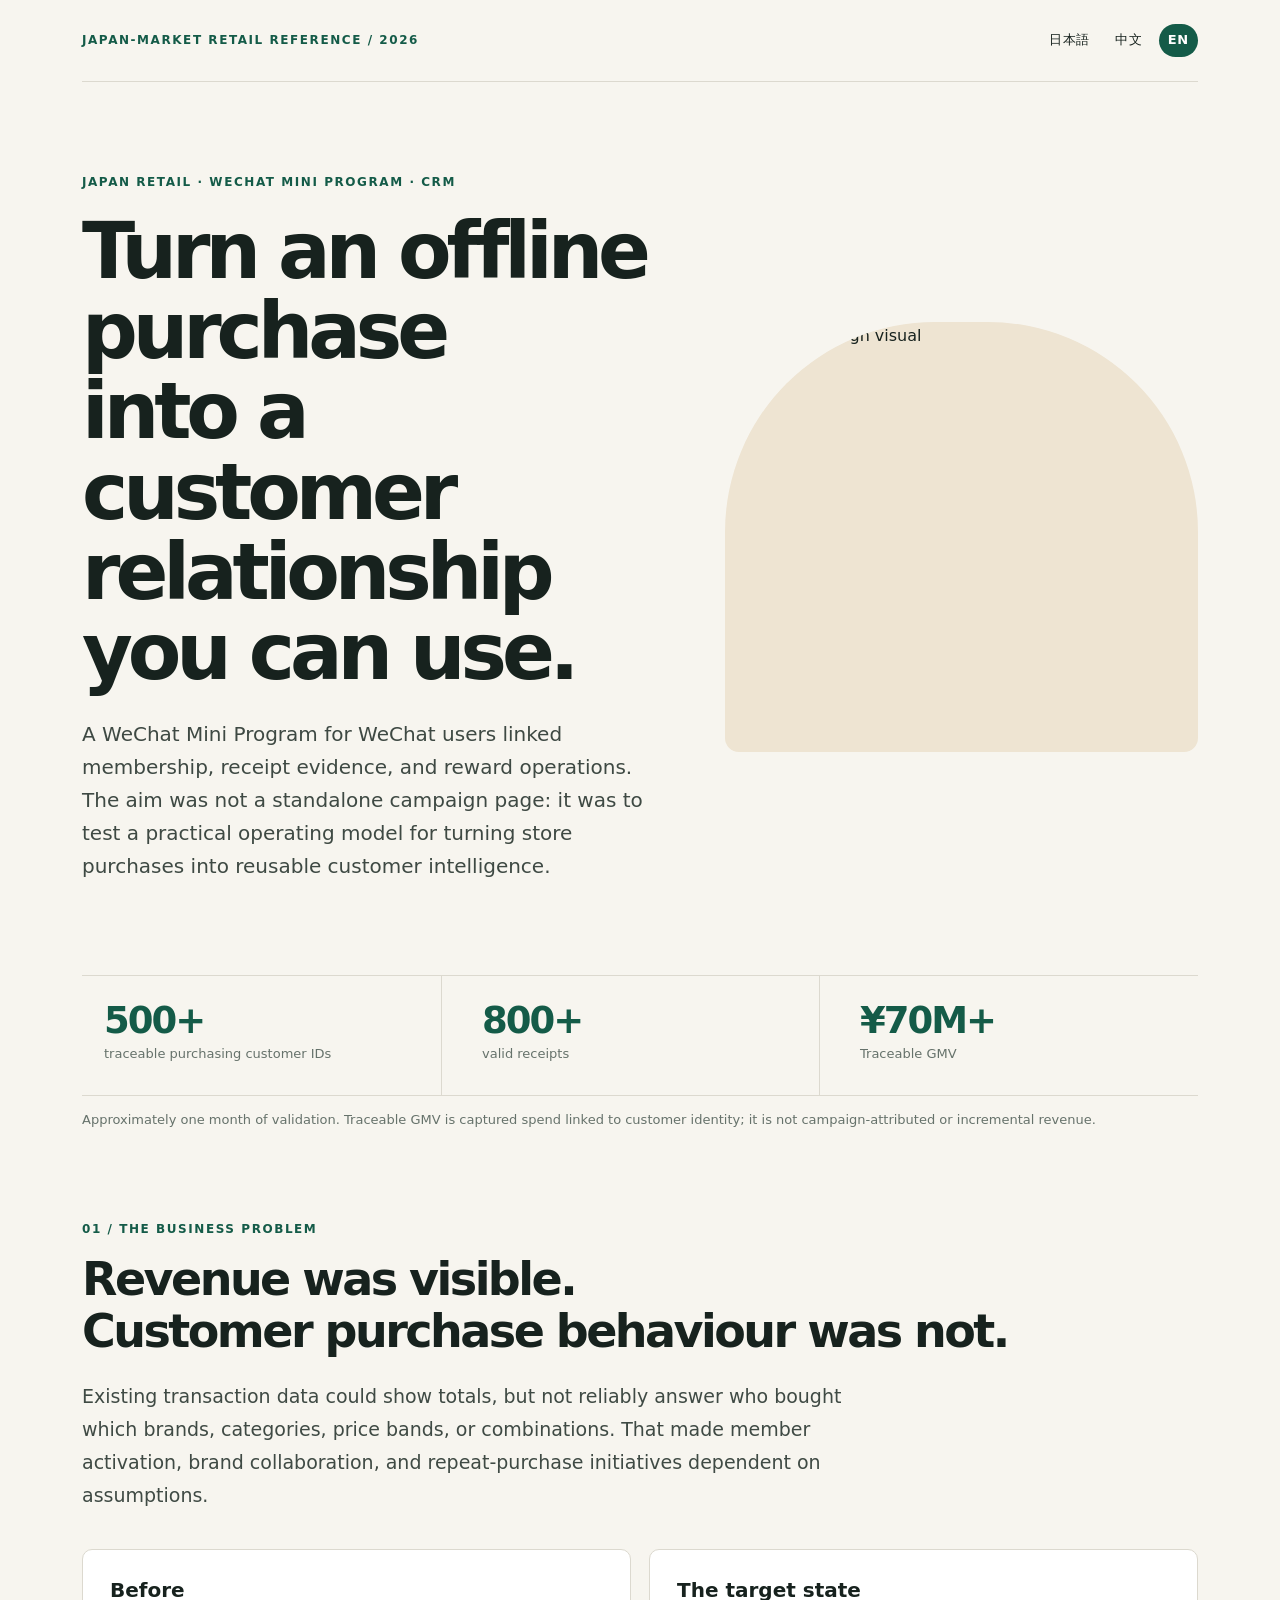
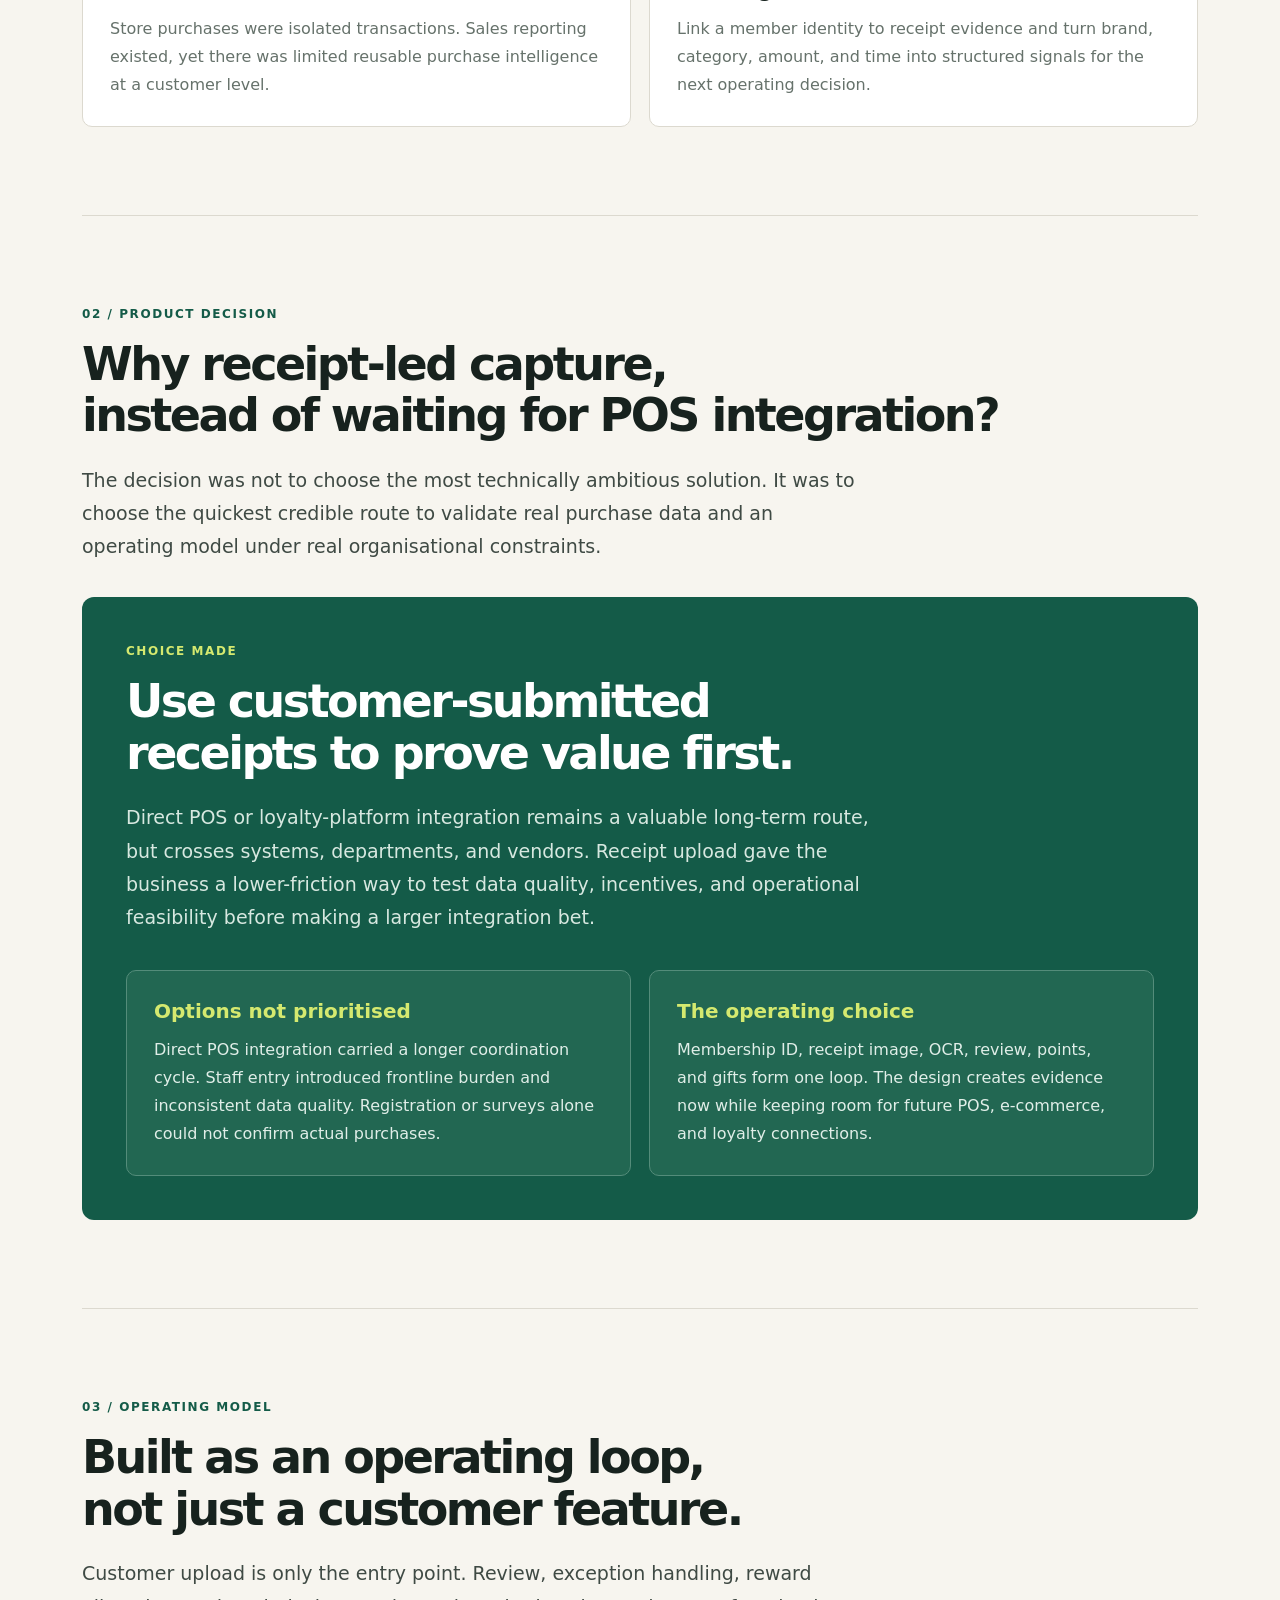
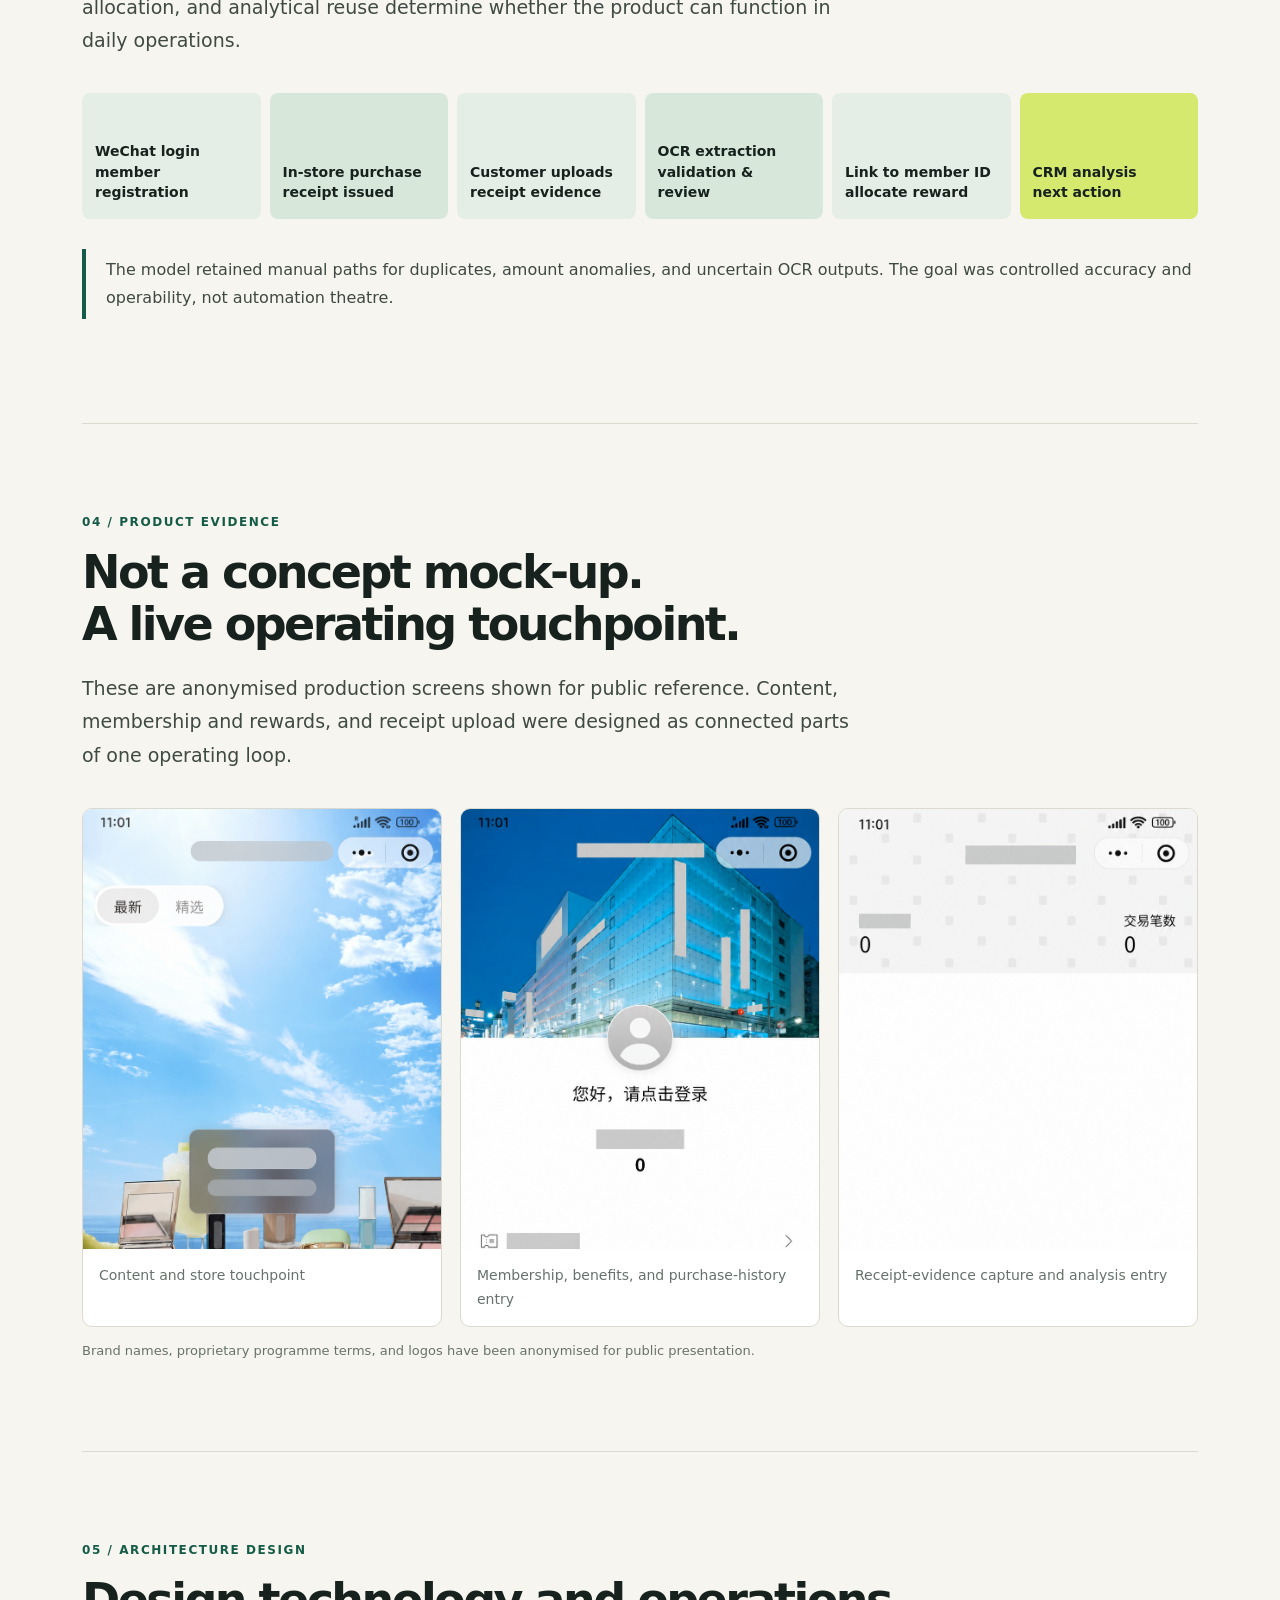
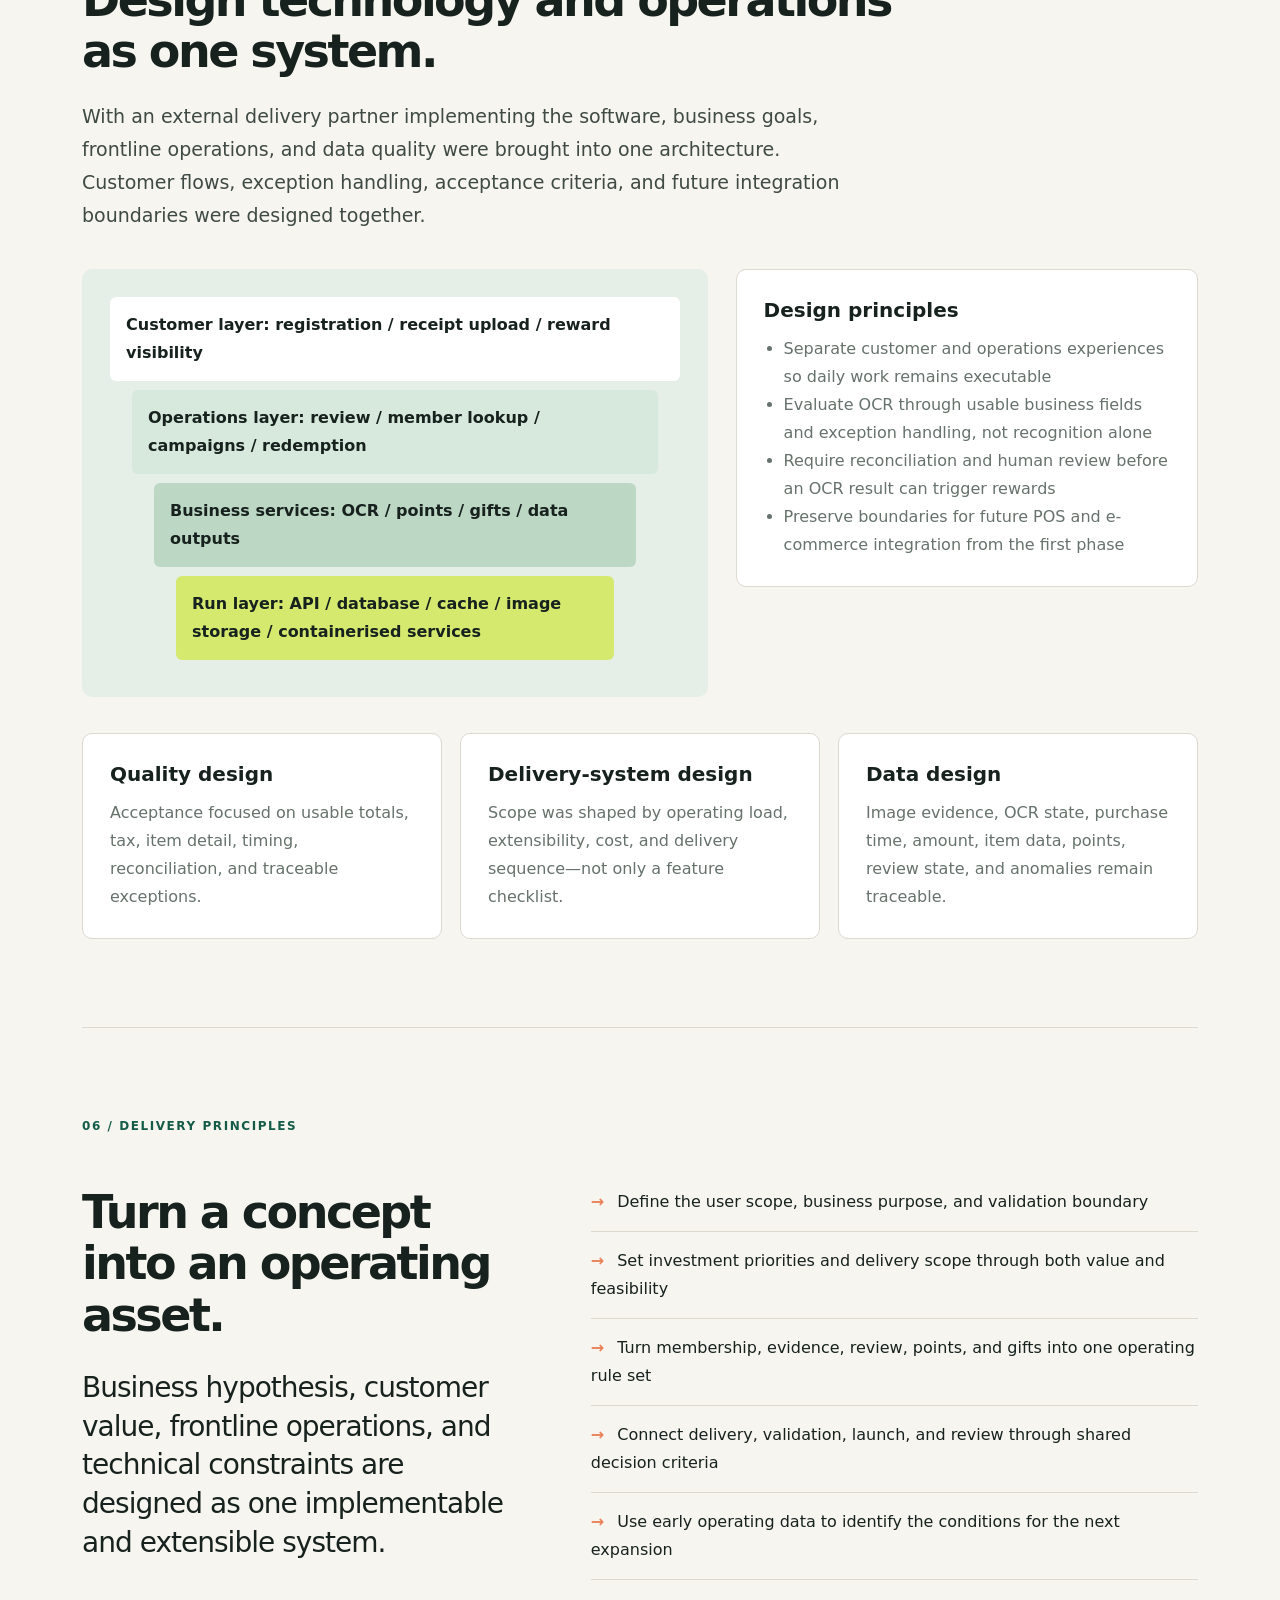
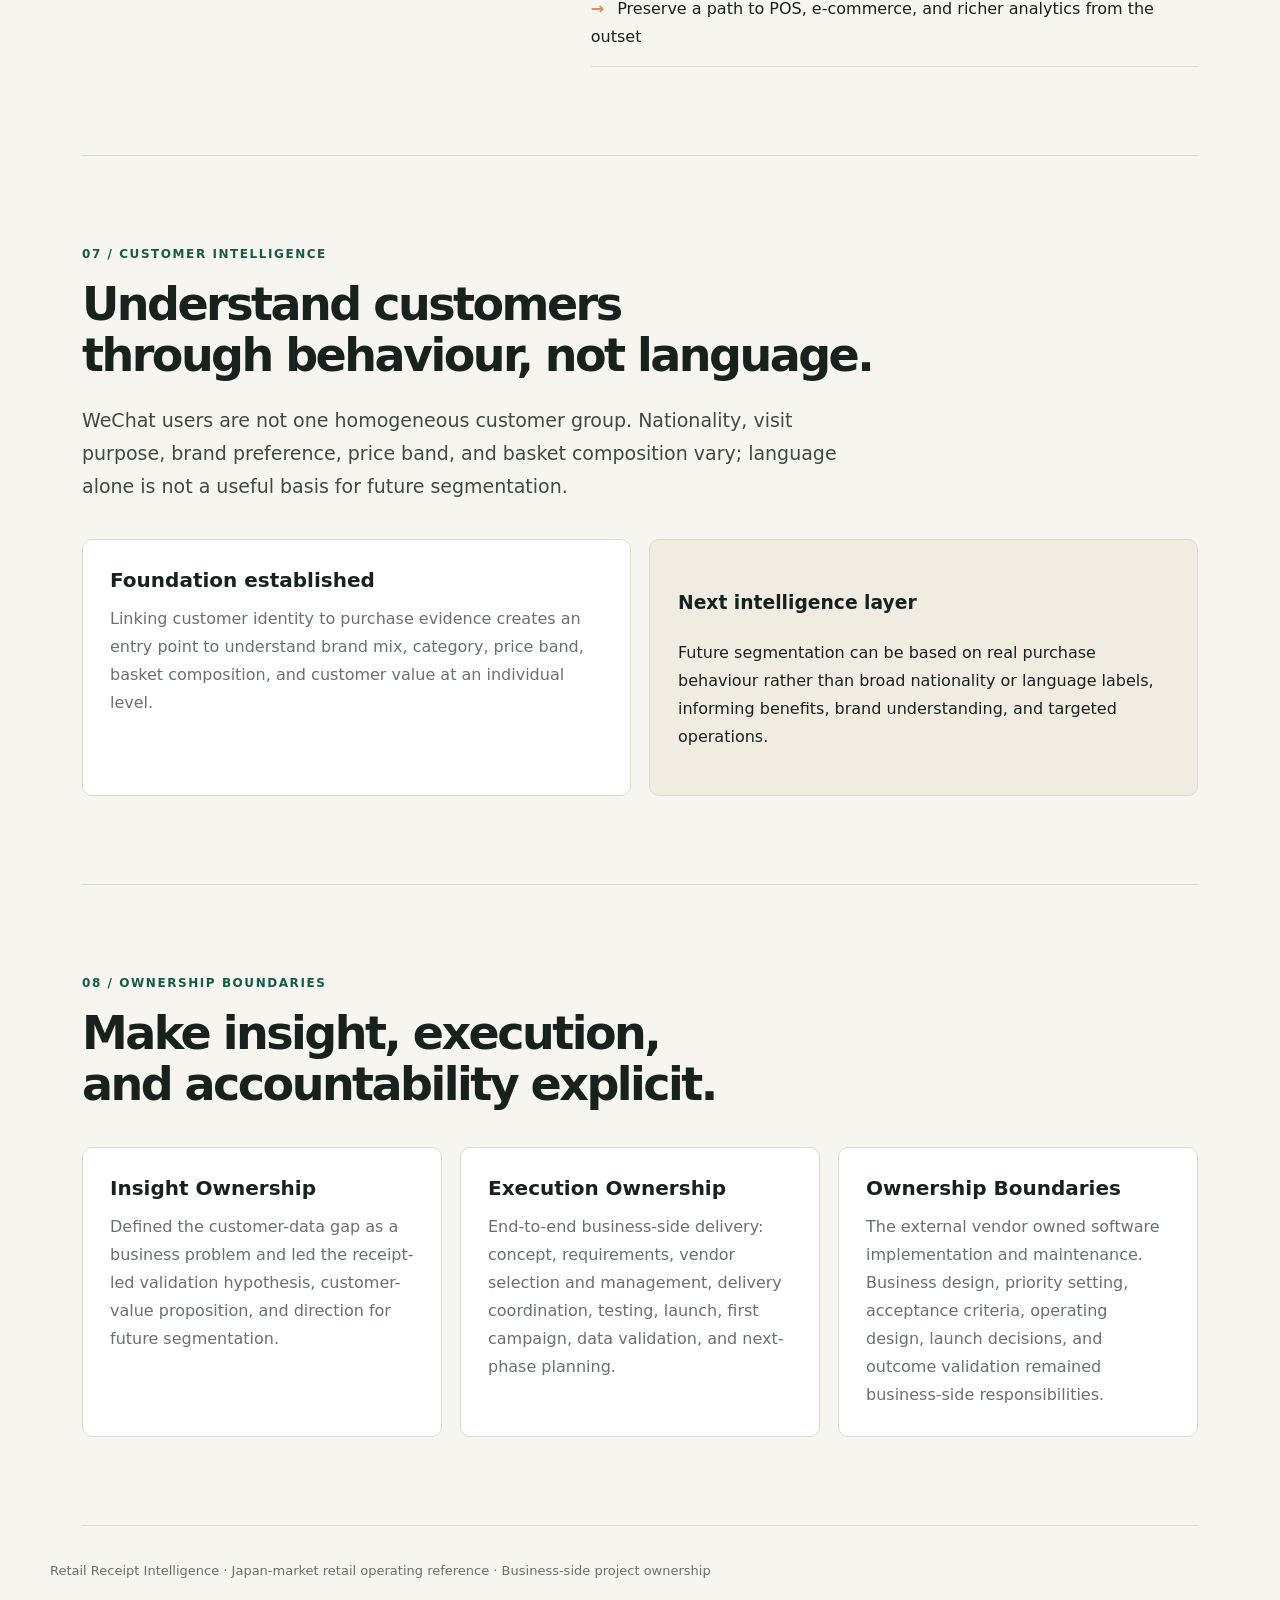
==== en.html @ d5bc0cc7 "Add files via upload   japan-wechat-retail-crm 20261016" ====
<!doctype html>
<html lang="en">
<head>
<meta charset="utf-8">
<meta name="viewport" content="width=device-width,initial-scale=1">
<meta name="description" content="A business-side case study on receipt-led customer intelligence for Japan retail.">
<title>Japan Retail CRM — WeChat Receipt Intelligence | Case Study</title>
<style>*{box-sizing:border-box}body{margin:0;background:#f7f5ef;color:#17221e;font:16px/1.75 system-ui,sans-serif}.shell{max-width:1180px;margin:auto;padding:0 32px}.top{display:flex;justify-content:space-between;align-items:center;padding:24px 0;border-bottom:1px solid #dcd9cf}.language{display:flex;gap:7px}.language a,.language b{padding:5px 9px;text-decoration:none;border-radius:99px}.language b{background:#145b48;color:#fff}.kicker{color:#145b48;font-size:12px;font-weight:800;letter-spacing:.13em}.hero{display:grid;grid-template-columns:1.1fr .9fr;gap:64px;align-items:center;padding:90px 0 72px}.hero h1{font-size:clamp(45px,6.2vw,78px);line-height:1.03;margin:18px 0 25px}.hero p,.lead{font-size:19px;color:#3e4943}.hero-art{height:430px;border-radius:210px 210px 14px 14px;overflow:hidden}.hero-art img{width:100%;height:100%;object-fit:cover}.facts,.grid2,.grid3{display:grid;gap:18px}.facts{grid-template-columns:repeat(3,1fr);border-block:1px solid #dcd9cf}.fact{padding:26px 22px;border-right:1px solid #dcd9cf}.fact strong{display:block;font-size:37px;color:#145b48}.metric-note{color:#66726b;font-size:13px}.section{padding:88px 0;border-bottom:1px solid #dcd9cf}.section h2{font-size:clamp(31px,4vw,46px);line-height:1.12;margin:14px 0 22px}.grid2{grid-template-columns:repeat(2,1fr);margin-top:36px}.grid3{grid-template-columns:repeat(3,1fr);margin-top:36px}.card,.future{padding:27px;background:#fff;border:1px solid #dcd9cf;border-radius:10px}.dark{margin-top:34px;padding:44px;background:#145b48;color:#fff;border-radius:12px}.dark .lead,.dark .card p{color:#d7e8e0}.dark .card{background:#226752;border-color:#548c7a}.flow{display:grid;grid-template-columns:repeat(6,1fr);gap:9px;margin-top:36px}.node{min-height:126px;padding:17px 13px;border-radius:8px;background:#e5ede7;display:flex;align-items:flex-end;font-weight:700}.architecture,.role{display:grid;grid-template-columns:1.15fr .85fr;gap:28px;margin-top:36px}.diagram{padding:28px;background:#e6eee8;border-radius:10px}.layer{padding:14px 16px;margin-bottom:9px;background:#fff;border-radius:6px;font-weight:700}.role{grid-template-columns:.85fr 1.15fr}.checklist li{padding:15px 0;border-bottom:1px solid #dcd9cf}.footer{padding:34px 0 55px;color:#66726b;font-size:13px}@media(max-width:760px){.shell{padding:0 20px}.hero,.architecture,.role,.grid2,.grid3,.facts{grid-template-columns:1fr;gap:30px}.hero{padding:56px 0}.hero-art{height:310px}.fact{border-right:0;border-bottom:1px solid #dcd9cf}.flow{grid-template-columns:repeat(2,1fr)}.section{padding:62px 0}.dark{padding:28px}}</style>
<link rel="stylesheet" href="assets/case-study.css">
</head>
<body>
<main class="shell">
<header class="top">
<span class="kicker">Japan-market retail reference / 2026</span>
<nav class="language" aria-label="Language">
<a href="index.html">日本語</a>
<a href="zh.html">中文</a>
<b>EN</b>
</nav>
</header>
<section class="hero">
<div>
<div class="kicker">Japan retail · WeChat mini program · CRM</div>
<h1>Turn an offline purchase<br>into a customer<br>relationship you can use.</h1>
<p>A WeChat Mini Program for WeChat users linked membership, receipt evidence, and reward operations. The aim was not a standalone campaign page: it was to test a practical operating model for turning store purchases into reusable customer intelligence.</p>
</div>
<div class="hero-art">
<img src="assets/retail-campaign.jpg" alt="Retail campaign visual">
</div>
</section>
<section class="facts">
<div class="fact">
<strong>500+</strong>
<span>traceable purchasing customer IDs</span>
</div>
<div class="fact">
<strong>800+</strong>
<span>valid receipts</span>
</div>
<div class="fact">
<strong>¥70M+</strong>
<span>Traceable GMV</span>
</div>
</section>
<p class="metric-note">Approximately one month of validation. Traceable GMV is captured spend linked to customer identity; it is not campaign-attributed or incremental revenue.</p>
<section class="section">
<div class="kicker">01 / The business problem</div>
<h2>Revenue was visible.<br>Customer purchase behaviour was not.</h2>
<p class="lead">Existing transaction data could show totals, but not reliably answer who bought which brands, categories, price bands, or combinations. That made member activation, brand collaboration, and repeat-purchase initiatives dependent on assumptions.</p>
<div class="grid2">
<article class="card">
<h3>Before</h3>
<p>Store purchases were isolated transactions. Sales reporting existed, yet there was limited reusable purchase intelligence at a customer level.</p>
</article>
<article class="card">
<h3>The target state</h3>
<p>Link a member identity to receipt evidence and turn brand, category, amount, and time into structured signals for the next operating decision.</p>
</article>
</div>
</section>
<section class="section">
<div class="kicker">02 / Product decision</div>
<h2>Why receipt-led capture,<br>instead of waiting for POS integration?</h2>
<p class="lead">The decision was not to choose the most technically ambitious solution. It was to choose the quickest credible route to validate real purchase data and an operating model under real organisational constraints.</p>
<div class="dark">
<div class="kicker">Choice made</div>
<h2>Use customer-submitted receipts to prove value first.</h2>
<p class="lead">Direct POS or loyalty-platform integration remains a valuable long-term route, but crosses systems, departments, and vendors. Receipt upload gave the business a lower-friction way to test data quality, incentives, and operational feasibility before making a larger integration bet.</p>
<div class="grid2">
<article class="card">
<h3>Options not prioritised</h3>
<p>Direct POS integration carried a longer coordination cycle. Staff entry introduced frontline burden and inconsistent data quality. Registration or surveys alone could not confirm actual purchases.</p>
</article>
<article class="card">
<h3>The operating choice</h3>
<p>Membership ID, receipt image, OCR, review, points, and gifts form one loop. The design creates evidence now while keeping room for future POS, e-commerce, and loyalty connections.</p>
</article>
</div>
</div>
</section>
<section class="section">
<div class="kicker">03 / Operating model</div>
<h2>Built as an operating loop,<br>not just a customer feature.</h2>
<p class="lead">Customer upload is only the entry point. Review, exception handling, reward allocation, and analytical reuse determine whether the product can function in daily operations.</p>
<div class="flow">
<div class="node">WeChat login<br>member registration</div>
<div class="node">In-store purchase<br>receipt issued</div>
<div class="node">Customer uploads<br>receipt evidence</div>
<div class="node">OCR extraction<br>validation & review</div>
<div class="node">Link to member ID<br>allocate reward</div>
<div class="node">CRM analysis<br>next action</div>
</div>
<p class="callout">The model retained manual paths for duplicates, amount anomalies, and uncertain OCR outputs. The goal was controlled accuracy and operability, not automation theatre.</p>
</section>
<section class="section">
<div class="kicker">04 / Product evidence</div>
<h2>Not a concept mock-up.<br>A live operating touchpoint.</h2>
<p class="lead">These are anonymised production screens shown for public reference. Content, membership and rewards, and receipt upload were designed as connected parts of one operating loop.</p>
<div class="screenshots">
<figure><img src="assets/app-home-anonymized.png" alt="Anonymised Mini Program home screen"><figcaption>Content and store touchpoint</figcaption></figure>
<figure><img src="assets/app-profile-anonymized.png" alt="Anonymised Mini Program membership screen"><figcaption>Membership, benefits, and purchase-history entry</figcaption></figure>
<figure><img src="assets/app-receipt-upload-anonymized.png" alt="Anonymised Mini Program receipt upload screen"><figcaption>Receipt-evidence capture and analysis entry</figcaption></figure>
</div>
<p class="metric-note">Brand names, proprietary programme terms, and logos have been anonymised for public presentation.</p>
</section>
<section class="section">
<div class="kicker">05 / Architecture design</div>
<h2>Design technology and operations<br>as one system.</h2>
<p class="lead">With an external delivery partner implementing the software, business goals, frontline operations, and data quality were brought into one architecture. Customer flows, exception handling, acceptance criteria, and future integration boundaries were designed together.</p>
<div class="architecture">
<div class="diagram">
<div class="layer">Customer layer: registration / receipt upload / reward visibility</div>
<div class="layer">Operations layer: review / member lookup / campaigns / redemption</div>
<div class="layer">Business services: OCR / points / gifts / data outputs</div>
<div class="layer">Run layer: API / database / cache / image storage / containerised services</div>
</div>
<div class="card">
<h3>Design principles</h3>
<ul>
<li>Separate customer and operations experiences so daily work remains executable</li>
<li>Evaluate OCR through usable business fields and exception handling, not recognition alone</li>
<li>Require reconciliation and human review before an OCR result can trigger rewards</li>
<li>Preserve boundaries for future POS and e-commerce integration from the first phase</li>
</ul>
</div>
</div>
<div class="grid3">
<article class="card">
<h3>Quality design</h3>
<p>Acceptance focused on usable totals, tax, item detail, timing, reconciliation, and traceable exceptions.</p>
</article>
<article class="card">
<h3>Delivery-system design</h3>
<p>Scope was shaped by operating load, extensibility, cost, and delivery sequence—not only a feature checklist.</p>
</article>
<article class="card">
<h3>Data design</h3>
<p>Image evidence, OCR state, purchase time, amount, item data, points, review state, and anomalies remain traceable.</p>
</article>
</div>
</section>
<section class="section">
<div class="kicker">06 / Delivery principles</div>
<div class="role">
<div>
<h2>Turn a concept<br>into an operating asset.</h2>
<p class="quote">Business hypothesis, customer value, frontline operations, and technical constraints are designed as one implementable and extensible system.</p>
</div>
<ul class="checklist">
<li>Define the user scope, business purpose, and validation boundary</li>
<li>Set investment priorities and delivery scope through both value and feasibility</li>
<li>Turn membership, evidence, review, points, and gifts into one operating rule set</li>
<li>Connect delivery, validation, launch, and review through shared decision criteria</li>
<li>Use early operating data to identify the conditions for the next expansion</li>
<li>Preserve a path to POS, e-commerce, and richer analytics from the outset</li>
</ul>
</div>
</section>
<section class="section">
<div class="kicker">07 / Customer intelligence</div>
<h2>Understand customers<br>through behaviour, not language.</h2>
<p class="lead">WeChat users are not one homogeneous customer group. Nationality, visit purpose, brand preference, price band, and basket composition vary; language alone is not a useful basis for future segmentation.</p>
<div class="grid2">
<article class="card">
<h3>Foundation established</h3>
<p>Linking customer identity to purchase evidence creates an entry point to understand brand mix, category, price band, basket composition, and customer value at an individual level.</p>
</article>
<article class="future">
<h3>Next intelligence layer</h3>
<p>Future segmentation can be based on real purchase behaviour rather than broad nationality or language labels, informing benefits, brand understanding, and targeted operations.</p>
</article>
</div>
</section>
<section class="section">
<div class="kicker">08 / Ownership boundaries</div>
<h2>Make insight, execution,<br>and accountability explicit.</h2>
<div class="grid3">
<article class="card"><h3>Insight Ownership</h3><p>Defined the customer-data gap as a business problem and led the receipt-led validation hypothesis, customer-value proposition, and direction for future segmentation.</p></article>
<article class="card"><h3>Execution Ownership</h3><p>End-to-end business-side delivery: concept, requirements, vendor selection and management, delivery coordination, testing, launch, first campaign, data validation, and next-phase planning.</p></article>
<article class="card"><h3>Ownership Boundaries</h3><p>The external vendor owned software implementation and maintenance. Business design, priority setting, acceptance criteria, operating design, launch decisions, and outcome validation remained business-side responsibilities.</p></article>
</div>
</section>
</main>
<footer class="shell footer">Retail Receipt Intelligence · Japan-market retail operating reference · Business-side project ownership</footer>
</body>
</html>
---- assets/case-study.css ----
:root{--ink:#17221e;--muted:#66726b;--paper:#f7f5ef;--white:#fff;--line:#dcd9cf;--green:#145b48;--deep:#103c31;--lime:#d5e96f;--sand:#eee4d2;--orange:#e98158}*{box-sizing:border-box}html{scroll-behavior:smooth}body{margin:0;background:var(--paper);color:var(--ink);font:16px/1.75 Inter,ui-sans-serif,system-ui,-apple-system,"Hiragino Sans","Yu Gothic","PingFang SC","Microsoft YaHei",sans-serif}a{color:inherit;text-underline-offset:3px}.shell{max-width:1180px;margin:auto;padding:0 32px}.top{display:flex;justify-content:space-between;align-items:center;padding:24px 0;border-bottom:1px solid var(--line);font-size:13px;letter-spacing:.06em}.language{display:flex;gap:7px;align-items:center}.language a,.language b{padding:5px 9px;text-decoration:none;border-radius:99px}.language b{background:var(--green);color:#fff}.kicker{color:var(--green);font-size:12px;font-weight:800;letter-spacing:.13em;text-transform:uppercase}.hero{display:grid;grid-template-columns:1.1fr .9fr;gap:64px;align-items:center;padding:90px 0 72px}.hero h1{font-size:clamp(45px,6.2vw,78px);letter-spacing:-.065em;line-height:1.03;margin:18px 0 25px}.hero p{max-width:680px;font-size:20px;line-height:1.65;color:#3e4943}.hero-art{height:430px;border-radius:210px 210px 14px 14px;overflow:hidden;background:var(--sand)}.hero-art img{height:100%;width:100%;object-fit:cover}.facts{display:grid;grid-template-columns:repeat(3,1fr);border-top:1px solid var(--line);border-bottom:1px solid var(--line)}.fact{padding:26px 22px 28px;border-right:1px solid var(--line)}.fact:last-child{border:0}.fact strong{display:block;font-size:37px;line-height:1;color:var(--green);letter-spacing:-.055em}.fact span{font-size:13px;color:var(--muted)}.metric-note{margin:13px 0 0;color:var(--muted);font-size:13px}.section{padding:88px 0;border-bottom:1px solid var(--line)}.section h2{font-size:clamp(31px,4vw,46px);line-height:1.12;letter-spacing:-.055em;margin:14px 0 22px}.lead{max-width:780px;font-size:19px;color:#3f4a44}.grid2,.grid3{display:grid;gap:18px;margin-top:36px}.grid2{grid-template-columns:repeat(2,1fr)}.grid3{grid-template-columns:repeat(3,1fr)}.card{background:var(--white);border:1px solid var(--line);border-radius:10px;padding:27px}.card h3{font-size:20px;line-height:1.3;margin:0 0 12px}.card p,.card li{margin:0;color:var(--muted)}.card ul{margin:0;padding-left:20px}.dark{margin-top:34px;padding:44px;background:var(--green);border-radius:12px;color:#fff}.dark .kicker{color:var(--lime)}.dark h2{max-width:780px}.dark .lead{color:#d7e8e0}.dark .card{background:#226752;border-color:#548c7a}.dark .card h3{color:var(--lime)}.dark .card p{color:#e0eee8}.flow{display:grid;grid-template-columns:repeat(6,1fr);gap:9px;margin-top:36px}.node{min-height:126px;padding:17px 13px;border-radius:8px;background:#e5ede7;display:flex;align-items:flex-end;font-size:14px;font-weight:760;line-height:1.45}.node:nth-child(2n){background:#d7e8db}.node:last-child{background:var(--lime)}.architecture{display:grid;grid-template-columns:1.15fr .85fr;gap:28px;align-items:start;margin-top:36px}.architecture .diagram{padding:28px;background:#e6eee8;border-radius:10px}.layer{padding:14px 16px;margin-bottom:9px;background:#fff;border-radius:6px;font-weight:700}.layer:nth-child(2){margin-inline:22px;background:#d7e9dc}.layer:nth-child(3){margin-inline:44px;background:#bdd7c5}.layer:nth-child(4){margin-inline:66px;background:var(--lime)}.role{display:grid;grid-template-columns:.85fr 1.15fr;gap:60px}.quote{font-size:28px;line-height:1.38;letter-spacing:-.035em}.checklist{margin:0;padding:0;list-style:none}.checklist li{padding:15px 0;border-bottom:1px solid var(--line)}.checklist li:before{content:"→";font-weight:800;color:var(--orange);margin-right:13px}.callout{margin-top:30px;border-left:4px solid var(--green);padding:7px 0 7px 20px;color:#3e4943}.future{background:#f0ece1;border-radius:10px;padding:28px}.footer{padding:34px 0 55px;font-size:13px;color:var(--muted)}@media(max-width:760px){.shell{padding:0 20px}.top{align-items:flex-start}.hero,.architecture,.role{grid-template-columns:1fr;gap:30px}.hero{padding:56px 0}.hero-art{height:310px}.facts,.grid2,.grid3{grid-template-columns:1fr}.fact{border-right:0;border-bottom:1px solid var(--line)}.fact:last-child{border-bottom:0}.flow{grid-template-columns:repeat(2,1fr)}.section{padding:62px 0}.dark{padding:28px}.layer:nth-child(n){margin-inline:0}.language{gap:1px}}
html[lang="ja"] body{font-family:"Hiragino Kaku Gothic ProN","Hiragino Sans","Yu Gothic",Meiryo,sans-serif;font-feature-settings:"palt" 1}html[lang="ja"] h1,html[lang="ja"] h2{font-weight:700;letter-spacing:-.045em}
html[lang="ja"] .hero h1{font-size:clamp(42px,4.9vw,68px);text-wrap:balance;word-break:normal}html[lang="zh-CN"] body{font-family:"Microsoft YaHei","微软雅黑","PingFang SC",Arial,sans-serif}html[lang="zh-CN"] .hero h1{font-size:clamp(42px,4.9vw,68px);font-weight:700;letter-spacing:-.045em;text-wrap:balance;word-break:normal}
.screenshots{display:grid;grid-template-columns:repeat(3,1fr);gap:18px;margin-top:36px}.screenshots figure{margin:0;background:#fff;border:1px solid var(--line);border-radius:10px;overflow:hidden}.screenshots img{display:block;width:100%;height:440px;object-fit:cover;object-position:top}.screenshots figcaption{padding:14px 16px;color:var(--muted);font-size:14px}@media(max-width:760px){.screenshots{grid-template-columns:1fr}.screenshots img{height:auto;max-height:620px;object-fit:contain;background:#f0eee8}}
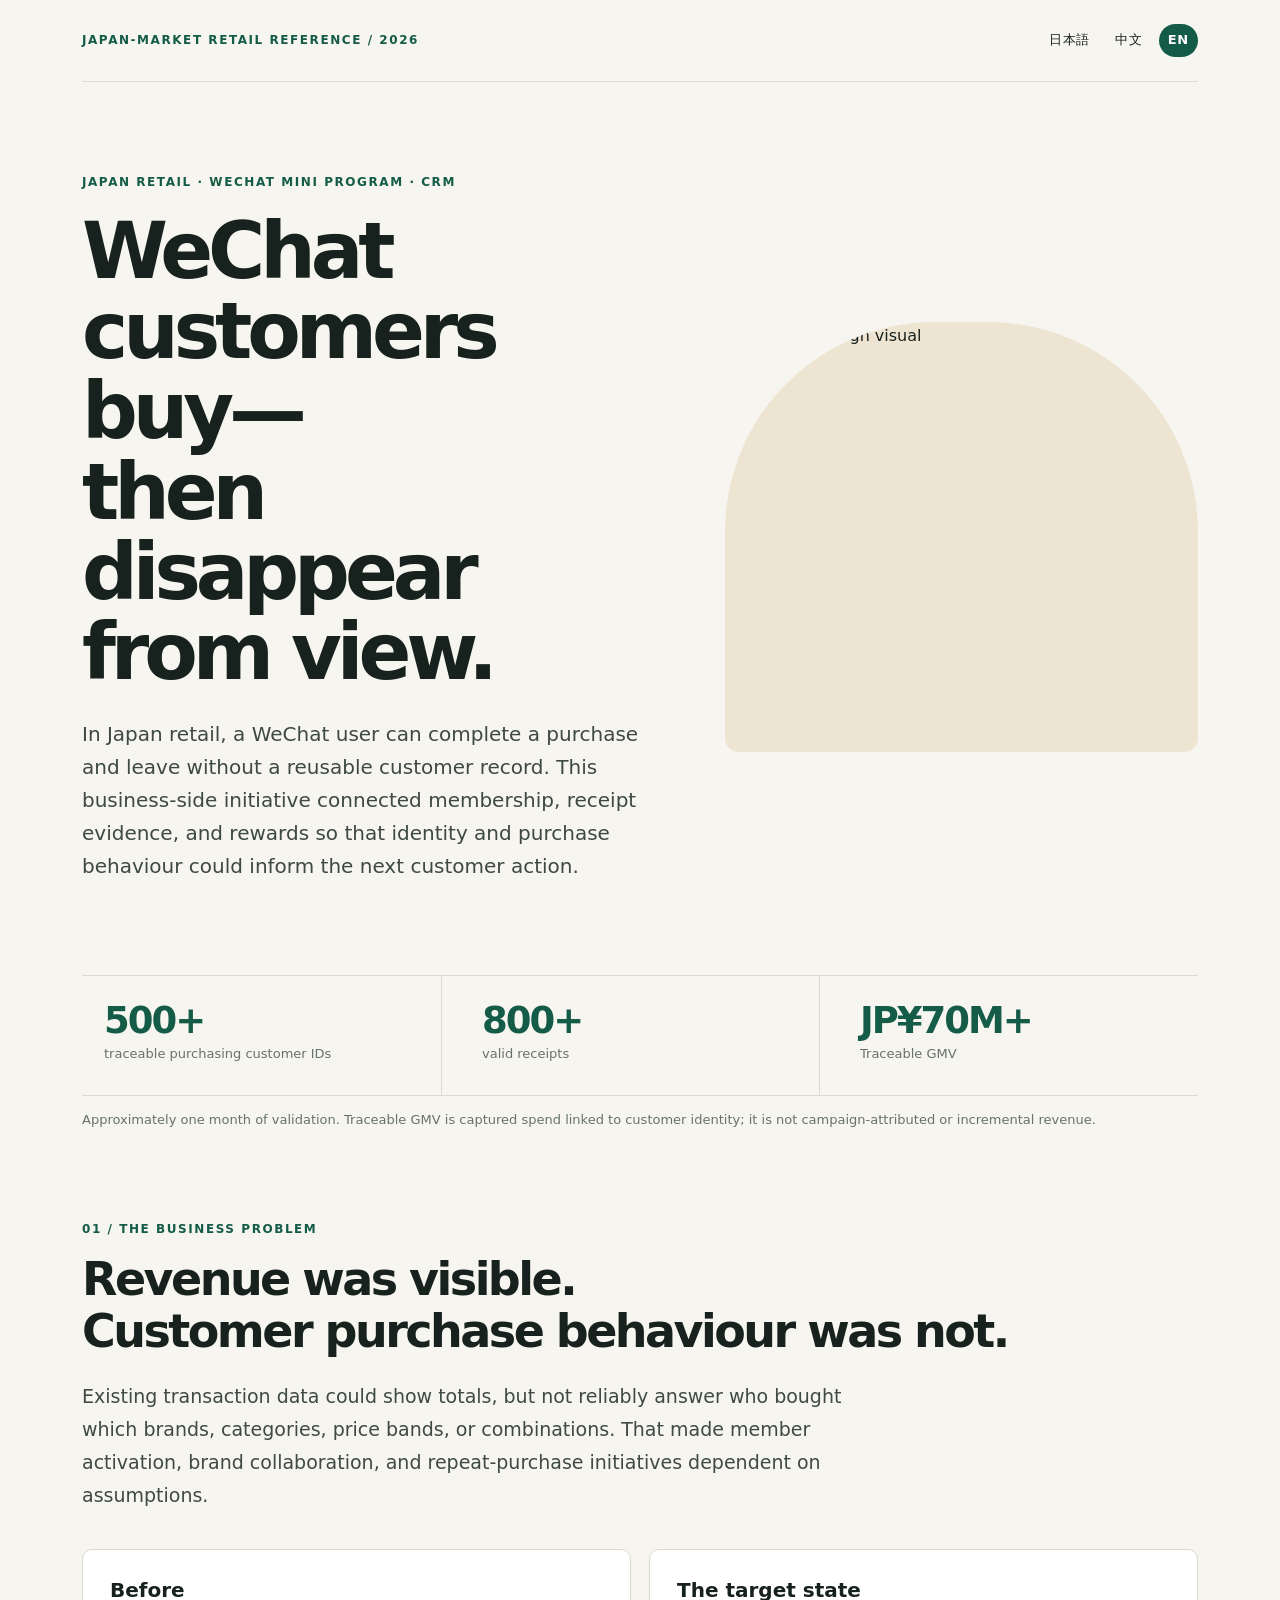
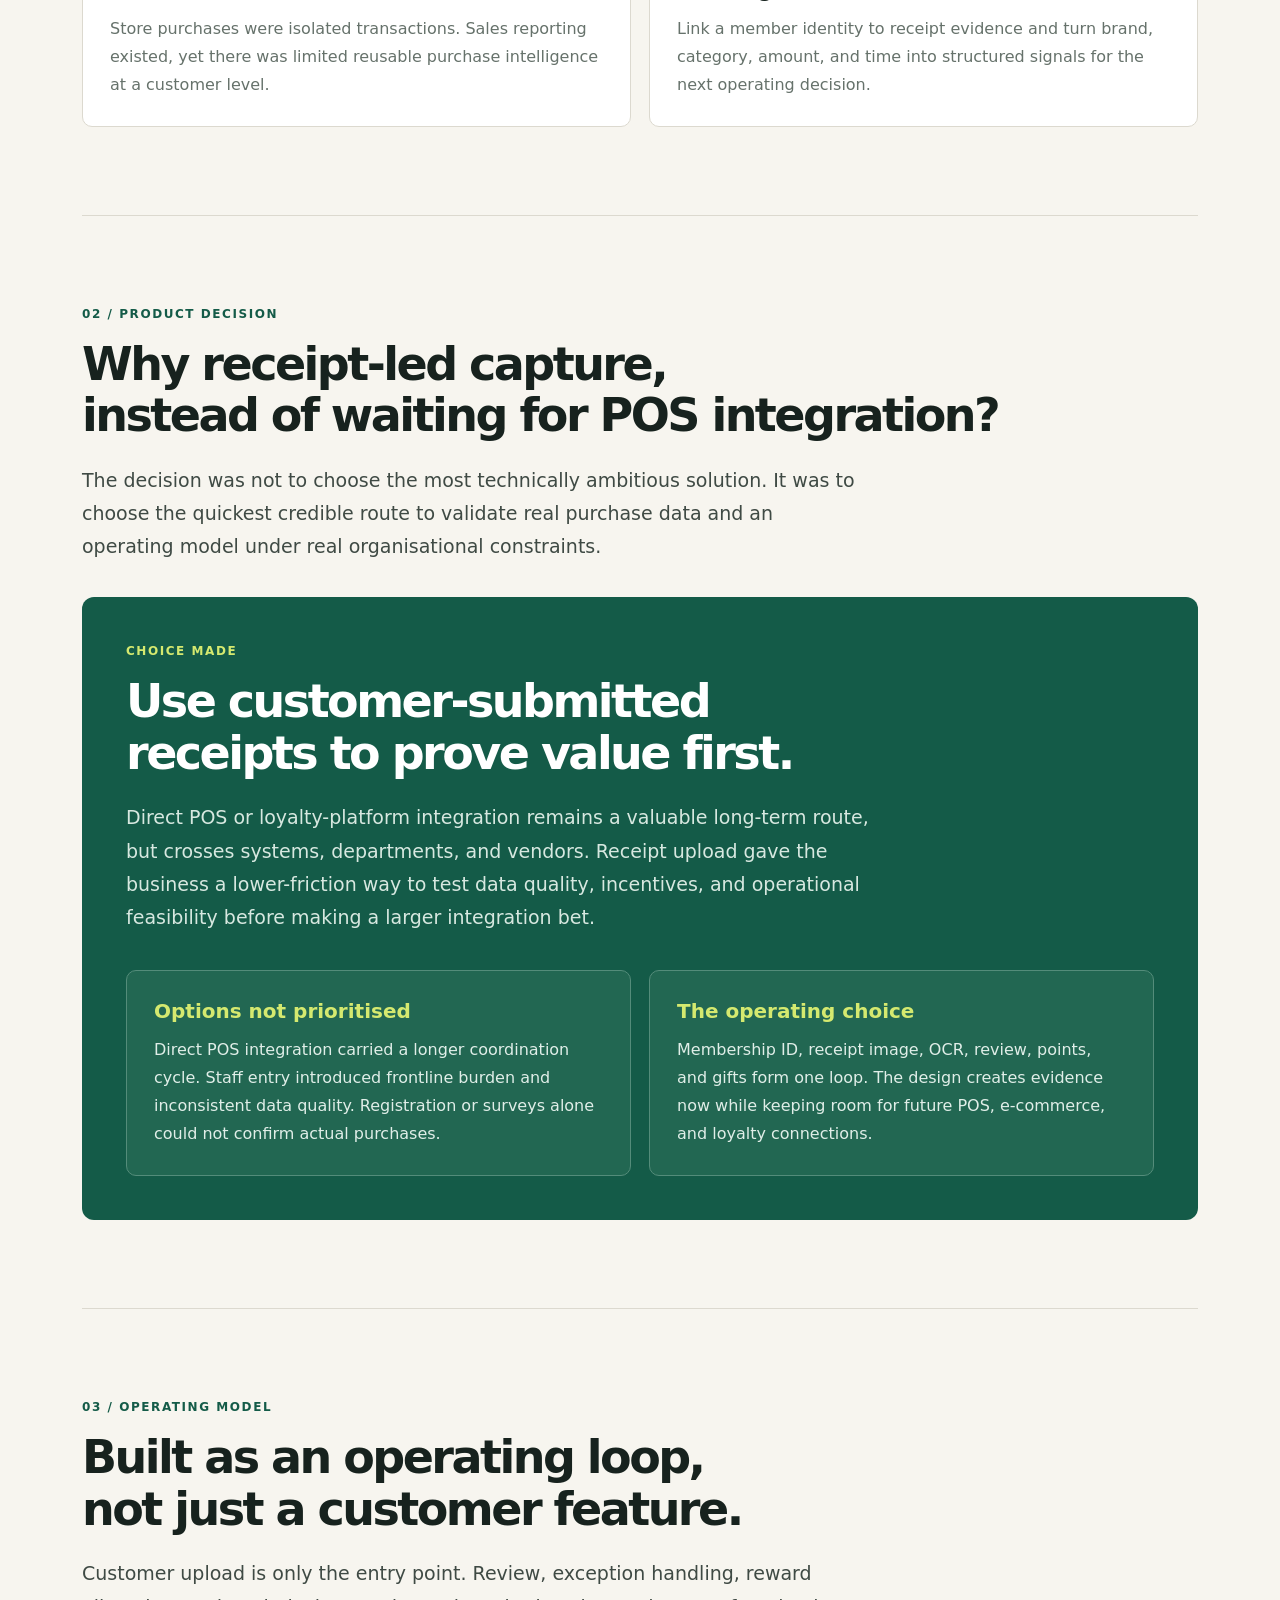
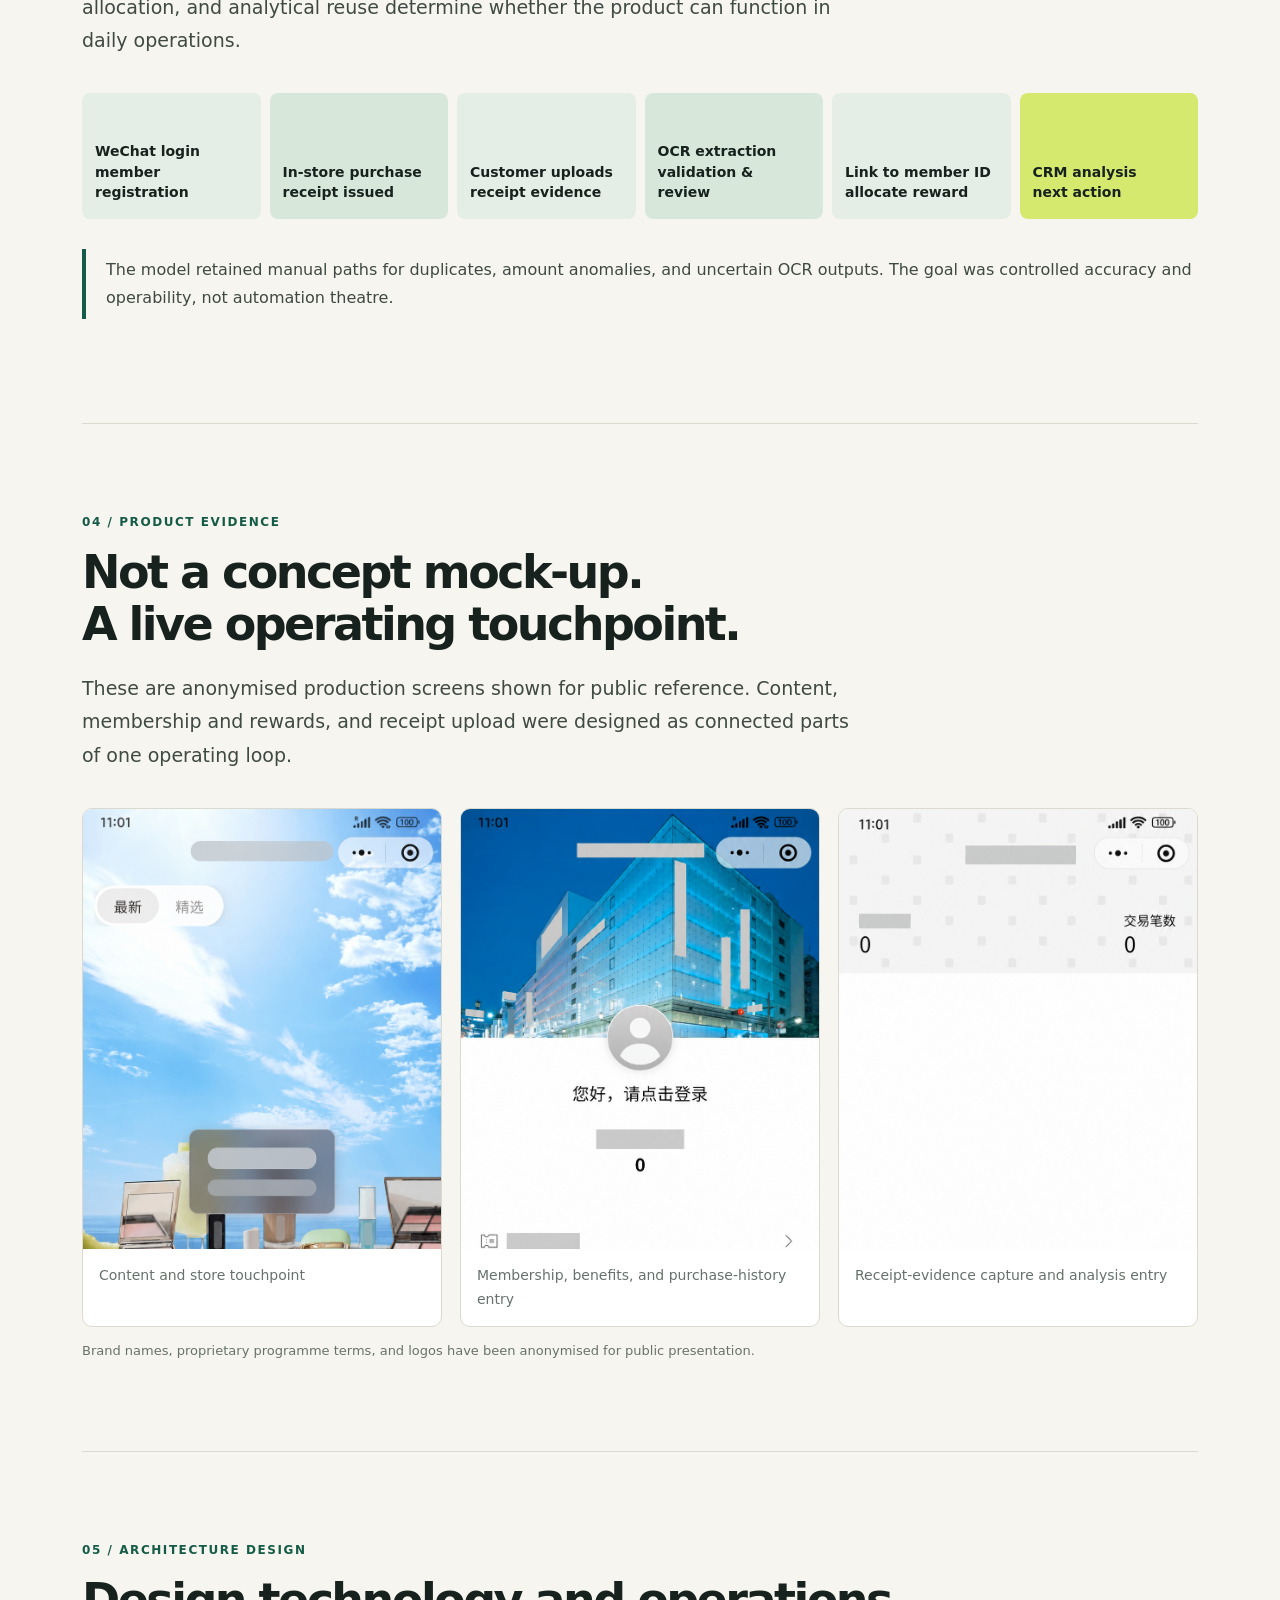
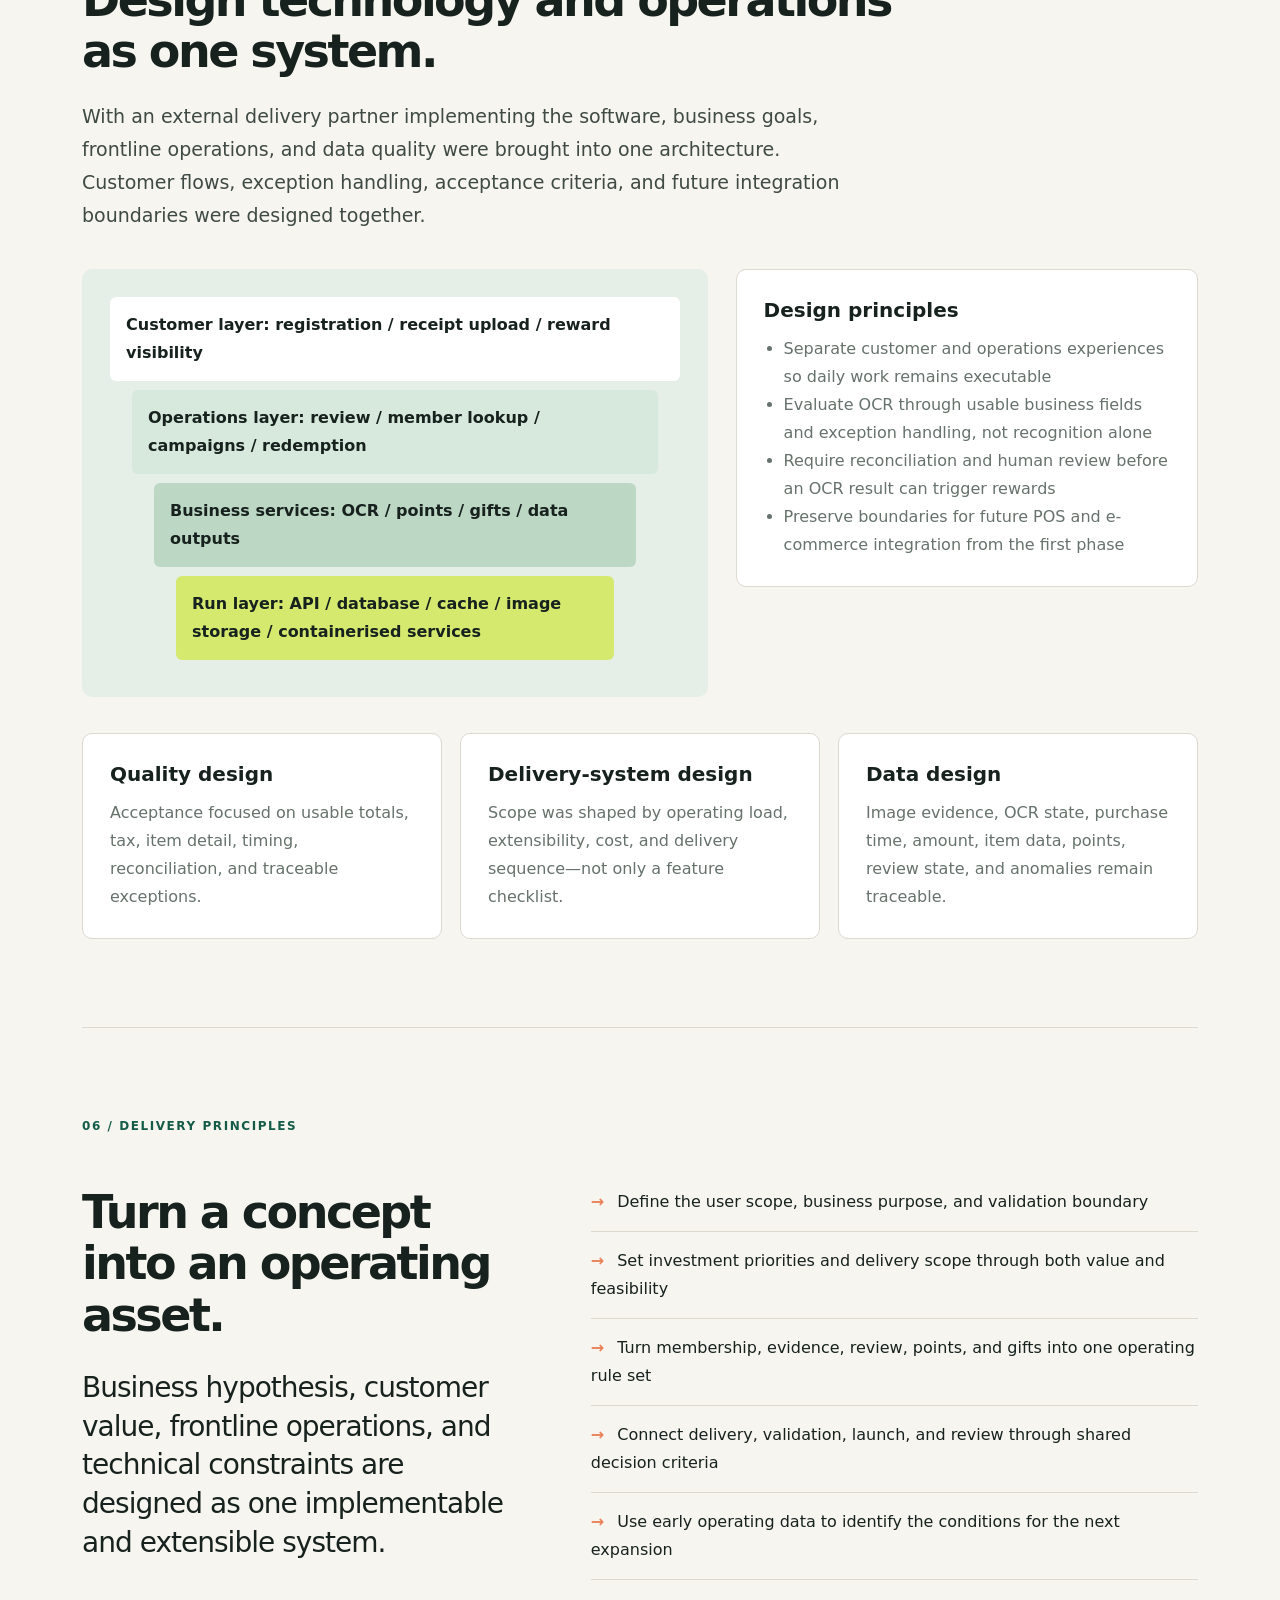
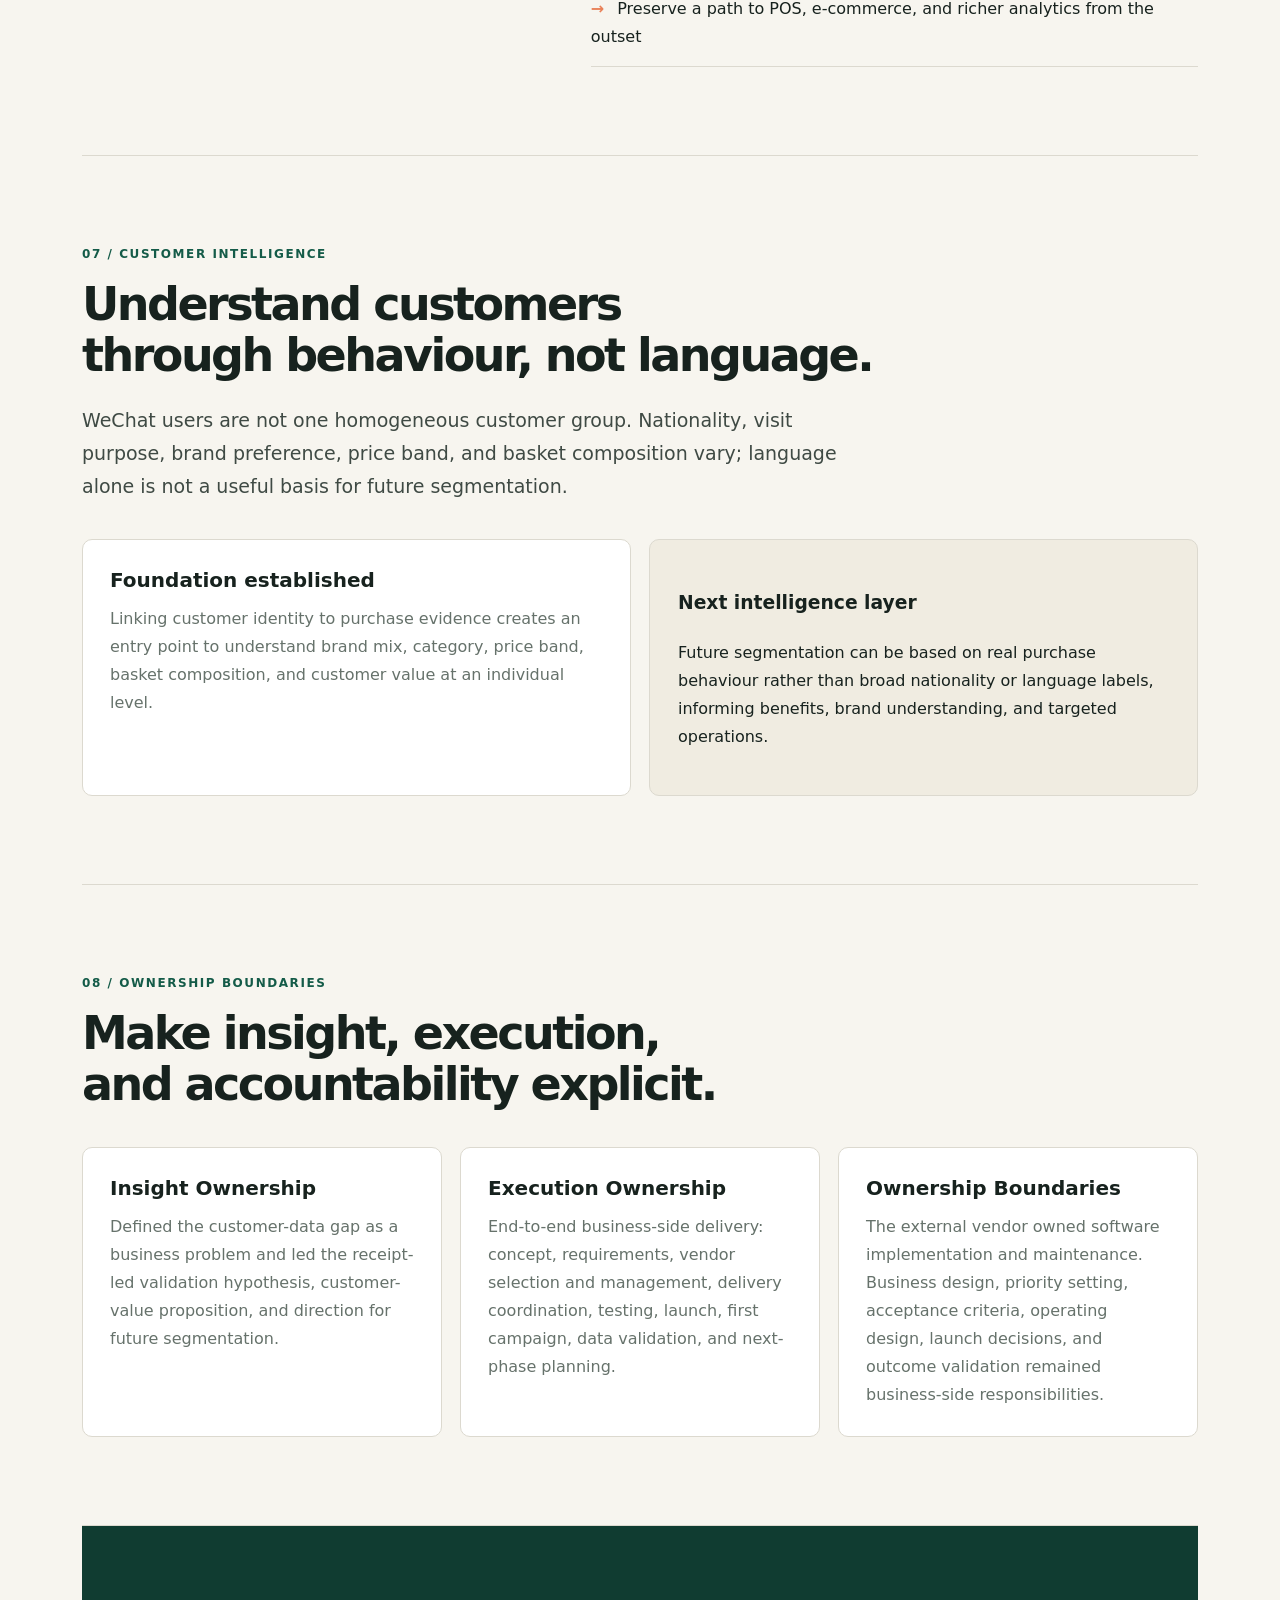
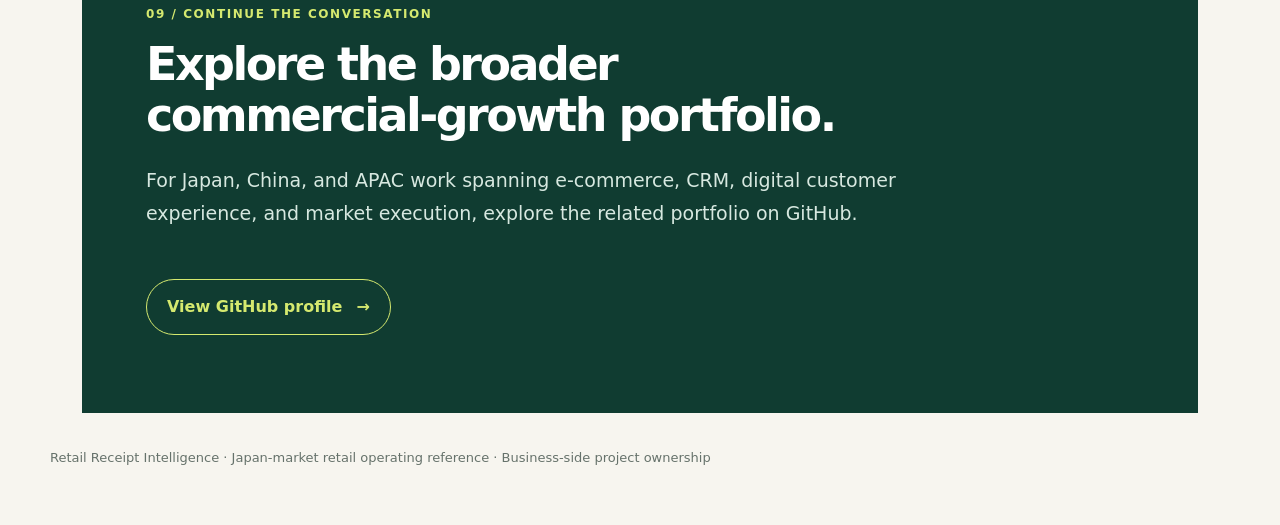
==== commit 027f8ce7: "20261022-updated" ====
--- a/en.html
+++ b/en.html
@@ -1,6 +1,14 @@
 <!doctype html>
 <html lang="en">
 <head>
+  <!-- Google Analytics (GA4) -->
+  <script async src="https://www.googletagmanager.com/gtag/js?id=G-D1TG0Q9CJZ"></script>
+  <script>
+    window.dataLayer = window.dataLayer || [];
+    function gtag(){dataLayer.push(arguments);}
+    gtag('js', new Date());
+    gtag('config', 'G-D1TG0Q9CJZ');
+  </script>
 <meta charset="utf-8">
 <meta name="viewport" content="width=device-width,initial-scale=1">
 <meta name="description" content="A business-side case study on receipt-led customer intelligence for Japan retail.">
@@ -13,16 +21,16 @@
 <header class="top">
 <span class="kicker">Japan-market retail reference / 2026</span>
 <nav class="language" aria-label="Language">
-<a href="index.html">日本語</a>
+<a href="ja.html">日本語</a>
 <a href="zh.html">中文</a>
-<b>EN</b>
+<b>EN</b>
 </nav>
 </header>
 <section class="hero">
 <div>
 <div class="kicker">Japan retail · WeChat mini program · CRM</div>
-<h1>Turn an offline purchase<br>into a customer<br>relationship you can use.</h1>
-<p>A WeChat Mini Program for WeChat users linked membership, receipt evidence, and reward operations. The aim was not a standalone campaign page: it was to test a practical operating model for turning store purchases into reusable customer intelligence.</p>
+<h1>WeChat customers buy—<br>then disappear<br>from view.</h1>
+<p>In Japan retail, a WeChat user can complete a purchase and leave without a reusable customer record. This business-side initiative connected membership, receipt evidence, and rewards so that identity and purchase behaviour could inform the next customer action.</p>
 </div>
 <div class="hero-art">
 <img src="assets/retail-campaign.jpg" alt="Retail campaign visual">
@@ -38,7 +46,7 @@
 <span>valid receipts</span>
 </div>
 <div class="fact">
-<strong>¥70M+</strong>
+<strong>JP¥70M+</strong>
 <span>Traceable GMV</span>
 </div>
 </section>
@@ -180,6 +188,12 @@
 <article class="card"><h3>Ownership Boundaries</h3><p>The external vendor owned software implementation and maintenance. Business design, priority setting, acceptance criteria, operating design, launch decisions, and outcome validation remained business-side responsibilities.</p></article>
 </div>
 </section>
+<section class="section cta-section">
+<div class="kicker">09 / Continue the conversation</div>
+<h2>Explore the broader<br>commercial-growth portfolio.</h2>
+<p class="lead">For Japan, China, and APAC work spanning e-commerce, CRM, digital customer experience, and market execution, explore the related portfolio on GitHub.</p>
+<a class="cta-link" href="https://github.com/yuchanyuchan1225-hash" target="_blank" rel="noopener">View GitHub profile <span aria-hidden="true">→</span></a>
+</section>
 </main>
 <footer class="shell footer">Retail Receipt Intelligence · Japan-market retail operating reference · Business-side project ownership</footer>
 </body>
--- a/assets/case-study.css
+++ b/assets/case-study.css
@@ -2,3 +2,4 @@
 html[lang="ja"] body{font-family:"Hiragino Kaku Gothic ProN","Hiragino Sans","Yu Gothic",Meiryo,sans-serif;font-feature-settings:"palt" 1}html[lang="ja"] h1,html[lang="ja"] h2{font-weight:700;letter-spacing:-.045em}
 html[lang="ja"] .hero h1{font-size:clamp(42px,4.9vw,68px);text-wrap:balance;word-break:normal}html[lang="zh-CN"] body{font-family:"Microsoft YaHei","微软雅黑","PingFang SC",Arial,sans-serif}html[lang="zh-CN"] .hero h1{font-size:clamp(42px,4.9vw,68px);font-weight:700;letter-spacing:-.045em;text-wrap:balance;word-break:normal}
 .screenshots{display:grid;grid-template-columns:repeat(3,1fr);gap:18px;margin-top:36px}.screenshots figure{margin:0;background:#fff;border:1px solid var(--line);border-radius:10px;overflow:hidden}.screenshots img{display:block;width:100%;height:440px;object-fit:cover;object-position:top}.screenshots figcaption{padding:14px 16px;color:var(--muted);font-size:14px}@media(max-width:760px){.screenshots{grid-template-columns:1fr}.screenshots img{height:auto;max-height:620px;object-fit:contain;background:#f0eee8}}
+.fact strong small{font-size:.48em;letter-spacing:0;white-space:nowrap}.cta-section{background:var(--deep);border-bottom:0;color:#fff;margin-top:0;padding:78px 64px}.cta-section .kicker{color:var(--lime)}.cta-section h2{max-width:760px}.cta-section .lead{color:#d7e8e0}.cta-link{display:inline-flex;align-items:center;gap:14px;margin-top:30px;padding:13px 20px;border:1px solid var(--lime);border-radius:999px;color:var(--lime);font-weight:800;text-decoration:none}.cta-link:hover{background:var(--lime);color:var(--deep)}@media(max-width:760px){.cta-section{margin-inline:-20px;padding:56px 20px}}
